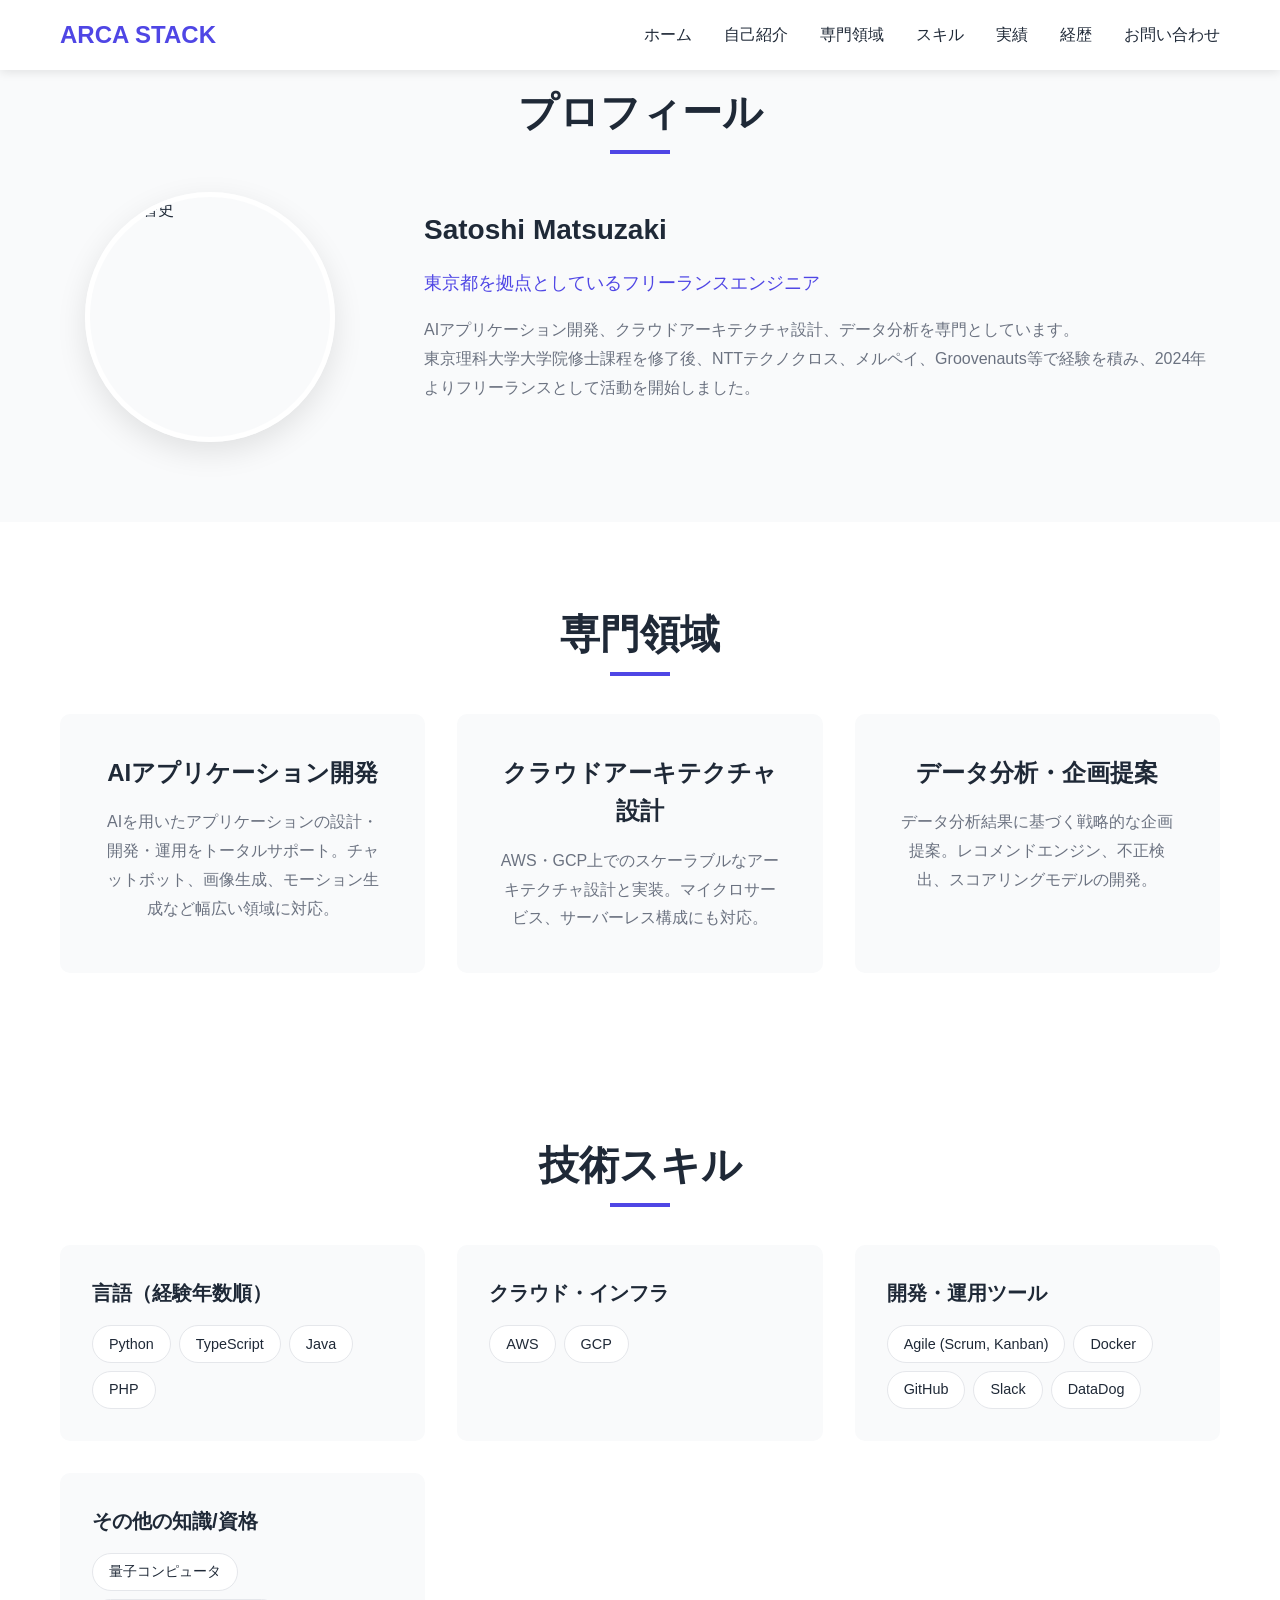
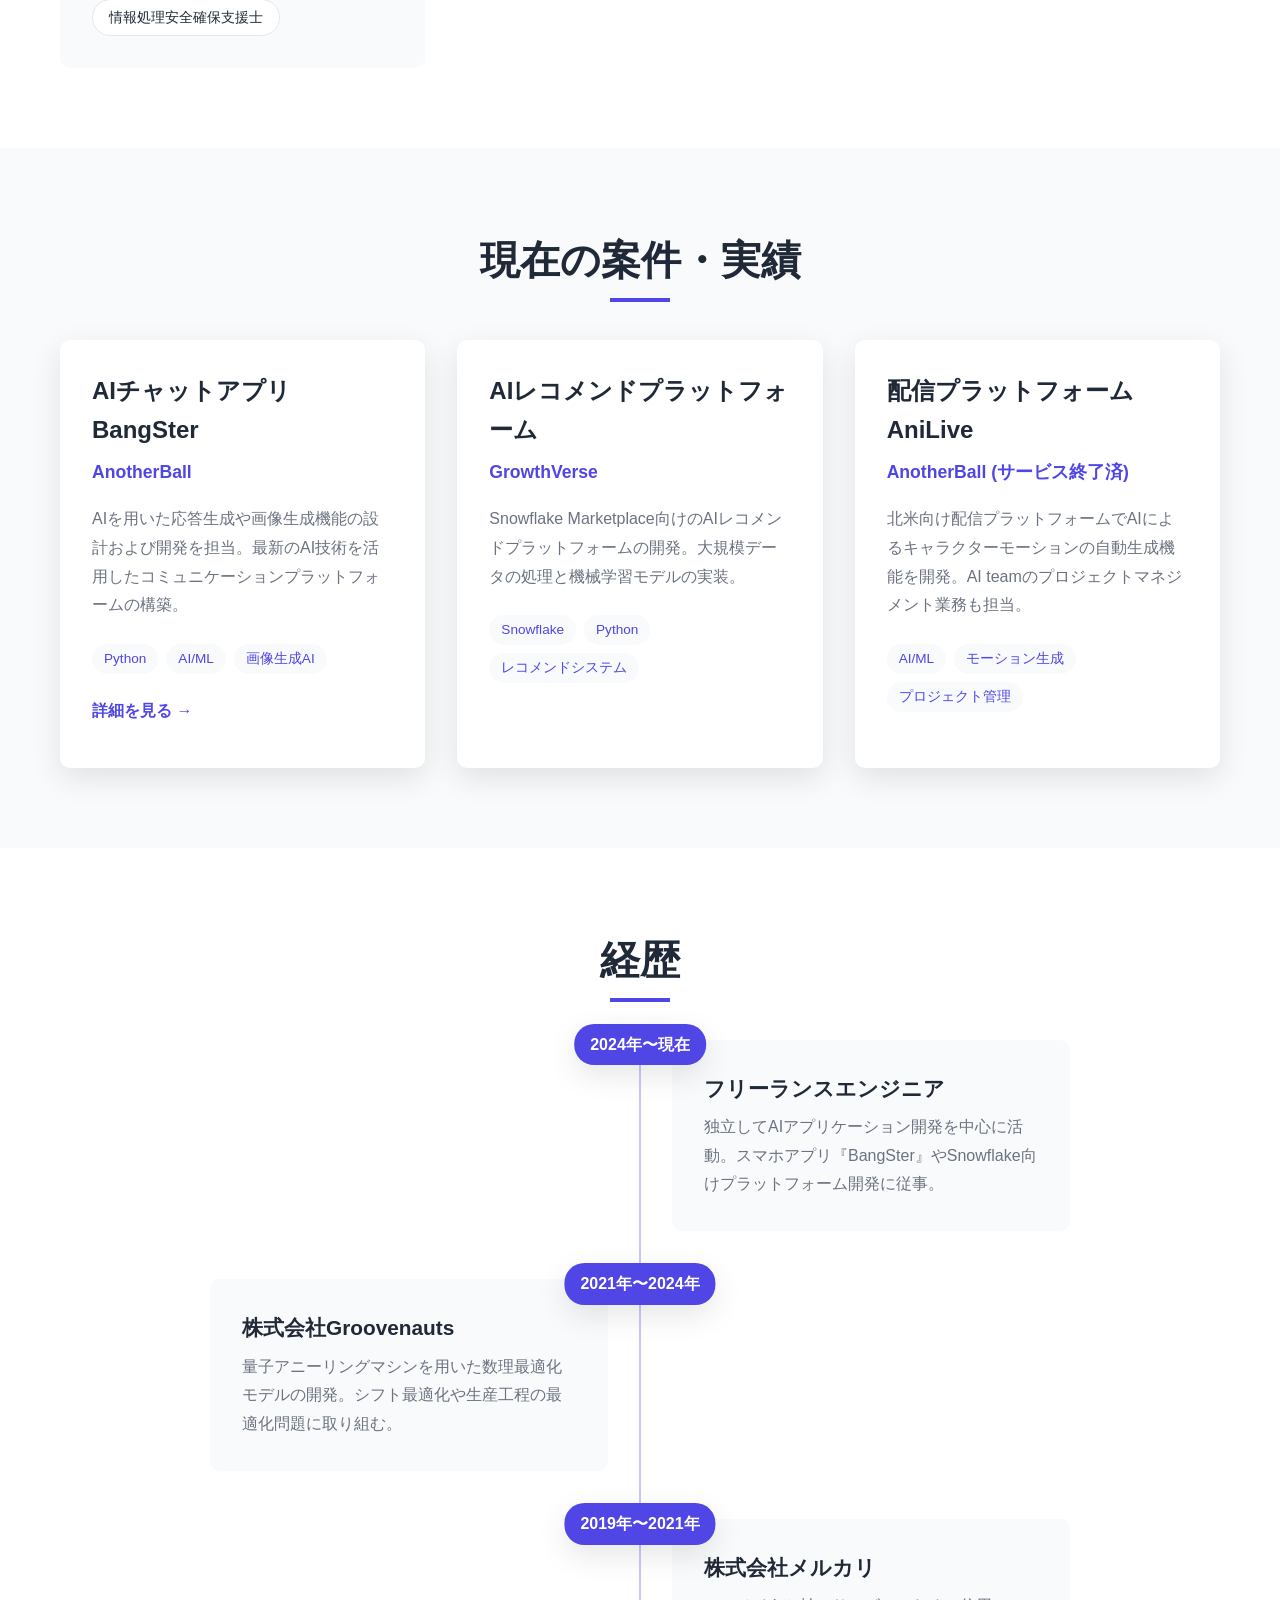
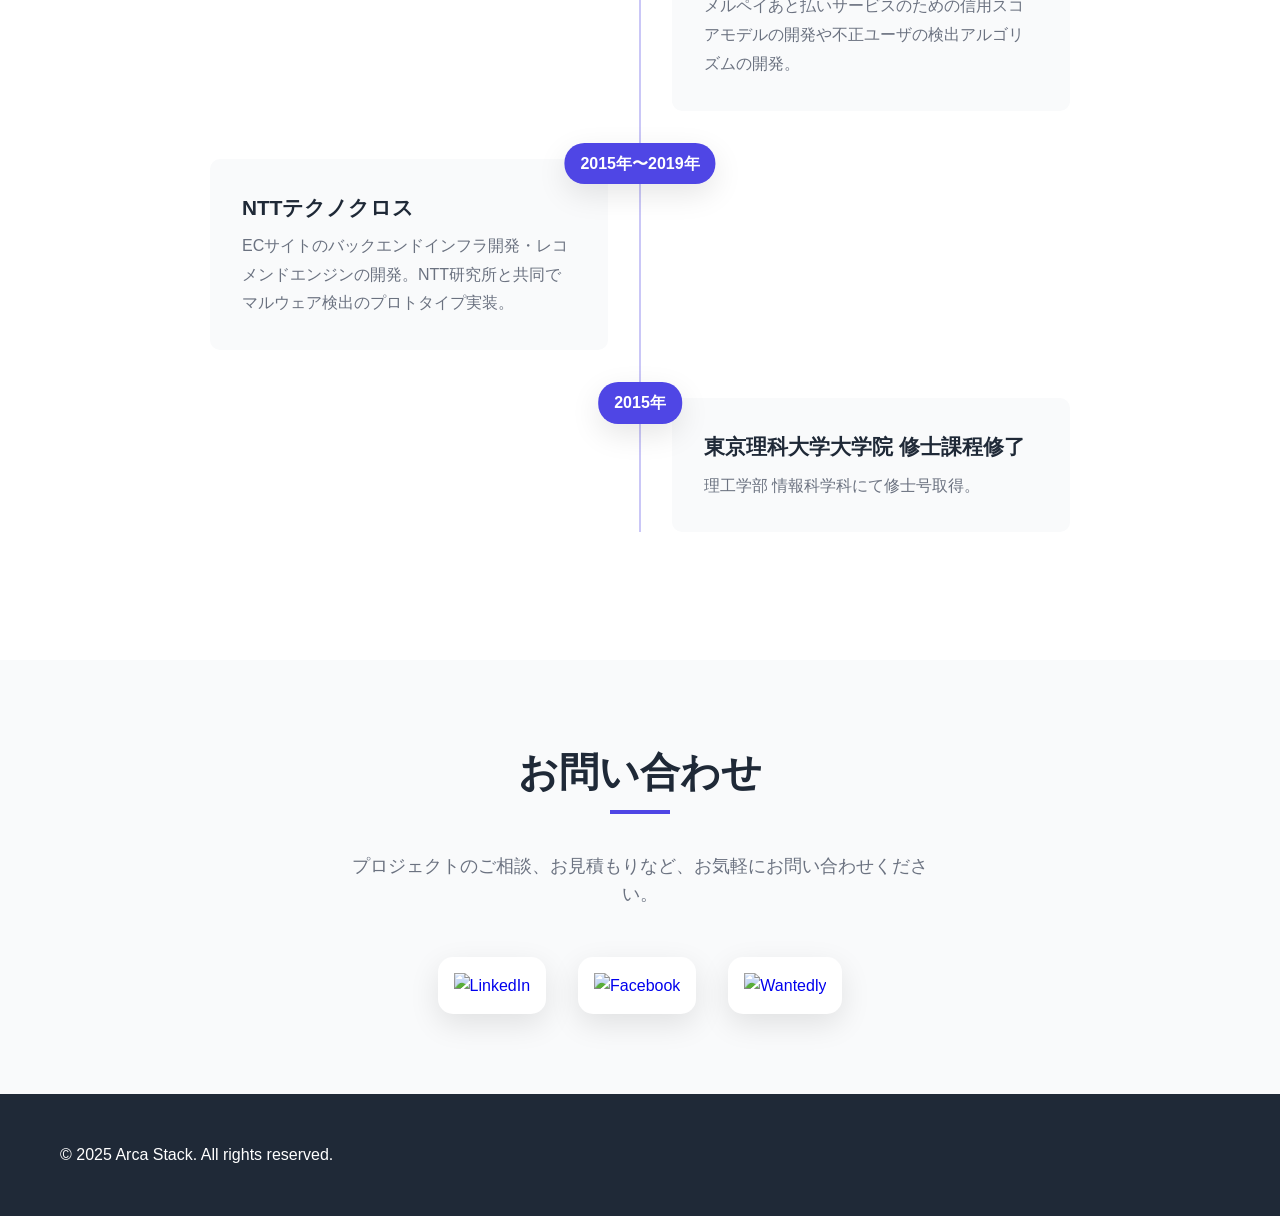
==== docs/index.html @ deb688f8 "rename src -> docs" ====
<!DOCTYPE html>
<html lang="ja">
<head>
    <meta charset="UTF-8">
    <meta name="viewport" content="width=device-width, initial-scale=1.0">
    <meta name="description" content="松﨑智史 - フリーランスエンジニア。AIアプリケーション開発、クラウドアーキテクチャ設計、データ分析を専門としています。">
    <meta name="author" content="Satoshi Matsuzaki">

    <!-- セキュリティ関連のメタタグ -->
    <meta http-equiv="X-Content-Type-Options" content="nosniff">
    <meta http-equiv="X-Frame-Options" content="SAMEORIGIN">
    <meta name="referrer" content="strict-origin-when-cross-origin">

    <!-- Content Security Policy -->
    <meta http-equiv="Content-Security-Policy" content="default-src 'self';
        style-src 'self' 'unsafe-inline' https://fonts.googleapis.com;
        font-src 'self' https://fonts.gstatic.com;
        img-src 'self' data: https:;
        script-src 'self' 'unsafe-inline';
        connect-src 'self';">

    <title>フリーランスエンジニア - ポートフォリオ | Satoshi Matsuzaki</title>
    <link rel="stylesheet" href="css/styles.css">
    <link href="https://fonts.googleapis.com/css2?family=Noto+Sans+JP:wght@400;700&family=Inter:wght@400;600;700&display=swap" rel="stylesheet">
</head>
<body>
    <nav class="navbar">
        <div class="nav-container">
            <div class="nav-brand">ARCA STACK</div>
            <button class="nav-toggle" id="navToggle">
                <span></span>
                <span></span>
                <span></span>
            </button>
            <ul class="nav-menu" id="navMenu">
                <li><a href="#home" class="nav-link">ホーム</a></li>
                <li><a href="#about" class="nav-link">自己紹介</a></li>
                <li><a href="#services" class="nav-link">専門領域</a></li>
                <li><a href="#skills" class="nav-link">スキル</a></li>
                <li><a href="#portfolio" class="nav-link">実績</a></li>
                <li><a href="#experience" class="nav-link">経歴</a></li>
                <li><a href="#contact" class="nav-link">お問い合わせ</a></li>
            </ul>
        </div>
    </nav>

    <section id="about" class="about">
        <div class="container">
            <h2 class="section-title">プロフィール</h2>
            <div class="about-content">
                <div class="about-image">
                    <img src="imgs/prof_icon.png" alt="松﨑 智史" class="profile-photo">
                </div>
                <div class="about-text">
                    <h3>Satoshi Matsuzaki</h3>
                    <p>
                        東京都を拠点としているフリーランスエンジニア
                    </p>
                    <p>
                        AIアプリケーション開発、クラウドアーキテクチャ設計、データ分析を専門としています。
                        <br>
                        東京理科大学大学院修士課程を修了後、NTTテクノクロス、メルペイ、Groovenauts等で経験を積み、2024年よりフリーランスとして活動を開始しました。</p>
                </div>
            </div>
        </div>
    </section>

    <section id="services" class="services">
        <div class="container">
            <h2 class="section-title">専門領域</h2>
            <div class="service-grid">
                <div class="service-card">
                    <h3>AIアプリケーション開発</h3>
                    <p>AIを用いたアプリケーションの設計・開発・運用をトータルサポート。チャットボット、画像生成、モーション生成など幅広い領域に対応。</p>
                </div>
                <div class="service-card">
                    <h3>クラウドアーキテクチャ設計</h3>
                    <p>AWS・GCP上でのスケーラブルなアーキテクチャ設計と実装。マイクロサービス、サーバーレス構成にも対応。</p>
                </div>
                <div class="service-card">
                    <h3>データ分析・企画提案</h3>
                    <p>データ分析結果に基づく戦略的な企画提案。レコメンドエンジン、不正検出、スコアリングモデルの開発。</p>
                </div>
            </div>
        </div>
    </section>

    <section id="skills" class="skills">
        <div class="container">
            <h2 class="section-title">技術スキル</h2>
            <div class="skills-grid">
                <div class="skill-category">
                    <h3>言語（経験年数順）</h3>
                    <div class="skill-tags">
                        <span class="skill-tag">Python</span>
                        <span class="skill-tag">TypeScript</span>
                        <span class="skill-tag">Java</span>
                        <span class="skill-tag">PHP</span>
                    </div>
                </div>
                <div class="skill-category">
                    <h3>クラウド・インフラ</h3>
                    <div class="skill-tags">
                        <span class="skill-tag">AWS</span>
                        <span class="skill-tag">GCP</span>
                    </div>
                </div>
                <div class="skill-category">
                    <h3>開発・運用ツール</h3>
                    <div class="skill-tags">
                        <span class="skill-tag">Agile (Scrum, Kanban)</span>
                        <span class="skill-tag">Docker</span>
                        <span class="skill-tag">GitHub</span>
                        <span class="skill-tag">Slack</span>
                        <span class="skill-tag">DataDog</span>
                    </div>
                </div>
                <div class="skill-category">
                    <h3>その他の知識/資格</h3>
                    <div class="skill-tags">
                        <span class="skill-tag">量子コンピュータ</span>
                        <span class="skill-tag">情報処理安全確保支援士</span>
                    </div>
                </div>
            </div>
        </div>
    </section>

    <section id="portfolio" class="portfolio">
        <div class="container">
            <h2 class="section-title">現在の案件・実績</h2>
            <div class="portfolio-grid">
                <div class="portfolio-item">
                    <div class="portfolio-content">
                        <h3>AIチャットアプリ BangSter</h3>
                        <p class="company">AnotherBall</p>
                        <p>AIを用いた応答生成や画像生成機能の設計および開発を担当。最新のAI技術を活用したコミュニケーションプラットフォームの構築。</p>
                        <div class="portfolio-tech">
                            <span>Python</span>
                            <span>AI/ML</span>
                            <span>画像生成AI</span>
                        </div>
                        <a href="https://x.com/BangsterJp" target="_blank" rel="noopener noreferrer" class="portfolio-link">詳細を見る →</a>
                    </div>
                </div>
                <div class="portfolio-item">
                    <div class="portfolio-content">
                        <h3>AIレコメンドプラットフォーム</h3>
                        <p class="company">GrowthVerse</p>
                        <p>Snowflake Marketplace向けのAIレコメンドプラットフォームの開発。大規模データの処理と機械学習モデルの実装。</p>
                        <div class="portfolio-tech">
                            <span>Snowflake</span>
                            <span>Python</span>
                            <span>レコメンドシステム</span>
                        </div>
                    </div>
                </div>
                <div class="portfolio-item">
                    <div class="portfolio-content">
                        <h3>配信プラットフォーム AniLive</h3>
                        <p class="company">AnotherBall (サービス終了済)</p>
                        <p>北米向け配信プラットフォームでAIによるキャラクターモーションの自動生成機能を開発。AI teamのプロジェクトマネジメント業務も担当。</p>
                        <div class="portfolio-tech">
                            <span>AI/ML</span>
                            <span>モーション生成</span>
                            <span>プロジェクト管理</span>
                        </div>
                    </div>
                </div>
            </div>
        </div>
    </section>

    <section id="experience" class="experience">
        <div class="container">
            <h2 class="section-title">経歴</h2>
            <div class="timeline">
                <div class="timeline-item">
                    <div class="timeline-date">2024年〜現在</div>
                    <div class="timeline-content">
                        <h3>フリーランスエンジニア</h3>
                        <p>独立してAIアプリケーション開発を中心に活動。スマホアプリ『BangSter』やSnowflake向けプラットフォーム開発に従事。</p>
                    </div>
                </div>
                <div class="timeline-item">
                    <div class="timeline-date">2021年〜2024年</div>
                    <div class="timeline-content">
                        <h3>株式会社Groovenauts</h3>
                        <p>量子アニーリングマシンを用いた数理最適化モデルの開発。シフト最適化や生産工程の最適化問題に取り組む。</p>
                    </div>
                </div>
                <div class="timeline-item">
                    <div class="timeline-date">2019年〜2021年</div>
                    <div class="timeline-content">
                        <h3>株式会社メルカリ</h3>
                        <p>メルペイあと払いサービスのための信用スコアモデルの開発や不正ユーザの検出アルゴリズムの開発。</p>
                    </div>
                </div>
                <div class="timeline-item">
                    <div class="timeline-date">2015年〜2019年</div>
                    <div class="timeline-content">
                        <h3>NTTテクノクロス</h3>
                        <p>ECサイトのバックエンドインフラ開発・レコメンドエンジンの開発。NTT研究所と共同でマルウェア検出のプロトタイプ実装。</p>
                    </div>
                </div>
                <div class="timeline-item">
                    <div class="timeline-date">2015年</div>
                    <div class="timeline-content">
                        <h3>東京理科大学大学院 修士課程修了</h3>
                        <p>理工学部 情報科学科にて修士号取得。</p>
                    </div>
                </div>
            </div>
        </div>
    </section>

    <section id="contact" class="contact">
        <div class="container">
            <h2 class="section-title">お問い合わせ</h2>
            <div class="contact-content-simple">
                <p class="contact-description">プロジェクトのご相談、お見積もりなど、お気軽にお問い合わせください。</p>
                <div class="social-contact">
                    <a href="https://www.linkedin.com/in/satoshi-matsuzaki-6a0346173/" target="_blank" rel="noopener noreferrer" class="social-logo-btn" aria-label="LinkedInプロフィールを見る">
                        <img src="imgs/logo_linkedin.png" alt="LinkedIn" class="social-logo">
                    </a>
                    <a href="https://www.facebook.com/satoshi.mtzk" target="_blank" rel="noopener noreferrer" class="social-logo-btn" aria-label="Facebookプロフィールを見る">
                        <img src="imgs/logo_facebook.png" alt="Facebook" class="social-logo">
                    </a>
                    <a href="https://www.wantedly.com/id/satoshi_matsuzaki_g" target="_blank" rel="noopener noreferrer" class="social-logo-btn" aria-label="Wantedlyプロフィールを見る">
                        <img src="imgs/logo_wantedly.svg" alt="Wantedly" class="social-logo">
                    </a>
                </div>
            </div>
        </div>
    </section>

    <footer class="footer">
        <div class="container">
            <div class="footer-content">
                &copy; 2025 Arca Stack. All rights reserved.
            </div>
        </div>
    </footer>

    <script src="js/script.js"></script>
</body>
</html>
---- docs/css/styles.css ----
:root {
    --primary-color: #4F46E5;
    --secondary-color: #10B981;
    --text-dark: #1F2937;
    --text-light: #6B7280;
    --bg-light: #F9FAFB;
    --white: #FFFFFF;
    --shadow: 0 10px 30px rgba(0, 0, 0, 0.1);
    --shadow-lg: 0 20px 50px rgba(0, 0, 0, 0.15);
}

* {
    margin: 0;
    padding: 0;
    box-sizing: border-box;
}

body {
    font-family: 'Inter', 'Noto Sans JP', sans-serif;
    line-height: 1.6;
    color: var(--text-dark);
    overflow-x: hidden;
}

.container {
    max-width: 1200px;
    margin: 0 auto;
    padding: 0 20px;
}

/* ナビゲーションバー */
.navbar {
    position: fixed;
    top: 0;
    width: 100%;
    background: rgba(255, 255, 255, 0.95);
    backdrop-filter: blur(10px);
    box-shadow: 0 2px 10px rgba(0, 0, 0, 0.1);
    z-index: 1000;
    transition: all 0.3s ease;
}

.nav-container {
    max-width: 1200px;
    margin: 0 auto;
    padding: 1rem 20px;
    display: flex;
    justify-content: space-between;
    align-items: center;
}

.nav-brand {
    font-size: 1.5rem;
    font-weight: 700;
    color: var(--primary-color);
}

.nav-menu {
    display: flex;
    list-style: none;
    gap: 2rem;
}

.nav-link {
    text-decoration: none;
    color: var(--text-dark);
    font-weight: 500;
    transition: color 0.3s ease;
}

.nav-link:hover {
    color: var(--primary-color);
}

.nav-toggle {
    display: none;
    flex-direction: column;
    background: none;
    border: none;
    cursor: pointer;
    gap: 4px;
}

.nav-toggle span {
    width: 25px;
    height: 3px;
    background: var(--text-dark);
    transition: all 0.3s ease;
}

/* ヒーローセクション */
.hero {
    min-height: 100vh;
    display: flex;
    align-items: center;
    justify-content: center;
    background: linear-gradient(135deg, #667eea 0%, #764ba2 100%);
    position: relative;
    overflow: hidden;
}

.hero::before {
    content: '';
    position: absolute;
    width: 200%;
    height: 200%;
    background: url("data:image/svg+xml,%3Csvg width='60' height='60' viewBox='0 0 60 60' xmlns='http://www.w3.org/2000/svg'%3E%3Cg fill='none' fill-rule='evenodd'%3E%3Cg fill='%23ffffff' fill-opacity='0.05'%3E%3Cpath d='M36 34v-4h-2v4h-4v2h4v4h2v-4h4v-2h-4zm0-30V0h-2v4h-4v2h4v4h2V6h4V4h-4zM6 34v-4H4v4H0v2h4v4h2v-4h4v-2H6zM6 4V0H4v4H0v2h4v4h2V6h4V4H6z'/%3E%3C/g%3E%3C/g%3E%3C/svg%3E");
    animation: backgroundMove 20s linear infinite;
}

@keyframes backgroundMove {
    0% { transform: translate(0, 0); }
    100% { transform: translate(-50%, -50%); }
}

.hero-content {
    text-align: center;
    color: var(--white);
    z-index: 1;
    position: relative;
}

.hero-title {
    font-size: 3.5rem;
    font-weight: 700;
    margin-bottom: 1rem;
    animation: fadeInUp 1s ease;
}

.hero-subtitle {
    font-size: 1.5rem;
    margin-bottom: 0.5rem;
    opacity: 0.95;
    animation: fadeInUp 1s ease 0.2s both;
}

.hero-description {
    font-size: 1.1rem;
    margin-bottom: 2rem;
    opacity: 0.9;
    animation: fadeInUp 1s ease 0.3s both;
}

.hero-buttons {
    display: flex;
    gap: 1rem;
    justify-content: center;
    animation: fadeInUp 1s ease 0.4s both;
}

@keyframes fadeInUp {
    from {
        opacity: 0;
        transform: translateY(30px);
    }
    to {
        opacity: 1;
        transform: translateY(0);
    }
}

/* ボタンスタイル */
.btn {
    padding: 12px 30px;
    border-radius: 50px;
    text-decoration: none;
    font-weight: 600;
    transition: all 0.3s ease;
    display: inline-block;
    border: 2px solid transparent;
}

.btn-primary {
    background: var(--white);
    color: var(--primary-color);
}

.btn-primary:hover {
    transform: translateY(-2px);
    box-shadow: 0 10px 25px rgba(0, 0, 0, 0.2);
}

.btn-outline {
    border: 2px solid var(--white);
    color: var(--white);
}

.btn-outline:hover {
    background: var(--white);
    color: var(--primary-color);
}

.btn-block {
    width: 100%;
    text-align: center;
}

/* セクション共通スタイル */
section {
    padding: 80px 0;
}

.section-title {
    font-size: 2.5rem;
    text-align: center;
    margin-bottom: 3rem;
    position: relative;
    color: var(--text-dark);
}

.section-title::after {
    content: '';
    position: absolute;
    bottom: -10px;
    left: 50%;
    transform: translateX(-50%);
    width: 60px;
    height: 4px;
    background: var(--primary-color);
}

/* 自己紹介セクション */
.about {
    background: var(--bg-light);
}

.about-content {
    display: grid;
    grid-template-columns: 300px 1fr;
    gap: 4rem;
    align-items: center;
}

.about-image {
    display: flex;
    justify-content: center;
    align-items: center;
}

.profile-photo {
    width: 250px;
    height: 250px;
    border-radius: 50%;
    object-fit: cover;
    box-shadow: var(--shadow);
    border: 5px solid var(--white);
}

.about-text h3 {
    font-size: 1.75rem;
    margin-bottom: 1rem;
    color: var(--text-dark);
}

.about-text p {
    color: var(--text-light);
    margin-bottom: 1.5rem;
    line-height: 1.8;
}

.about-text p:first-of-type {
    font-size: 1.1rem;
    color: var(--primary-color);
    font-weight: 500;
    margin-bottom: 1rem;
}

.about-list {
    list-style: none;
}

.about-list li {
    padding: 0.5rem 0;
    color: var(--text-dark);
}

.about-stats {
    display: grid;
    grid-template-columns: 1fr;
    gap: 2rem;
}

.stat-card {
    background: var(--white);
    padding: 2rem;
    border-radius: 10px;
    text-align: center;
    box-shadow: var(--shadow);
    transition: transform 0.3s ease;
}

.stat-card:hover {
    transform: translateY(-5px);
    box-shadow: var(--shadow-lg);
}

.stat-number {
    font-size: 2.5rem;
    font-weight: 700;
    color: var(--primary-color);
}

.stat-label {
    color: var(--text-light);
    margin-top: 0.5rem;
}

/* スキルセクション */
.skills {
    background: var(--white);
}

.skills-grid {
    display: grid;
    grid-template-columns: repeat(auto-fit, minmax(280px, 1fr));
    gap: 2rem;
}

.skill-category {
    background: var(--bg-light);
    padding: 2rem;
    border-radius: 10px;
    transition: transform 0.3s ease;
}

.skill-category:hover {
    transform: translateY(-5px);
    box-shadow: var(--shadow);
}

.skill-category h3 {
    font-size: 1.25rem;
    margin-bottom: 1rem;
    color: var(--text-dark);
}

.skill-tags {
    display: flex;
    flex-wrap: wrap;
    gap: 0.5rem;
}

.skill-tag {
    background: var(--white);
    padding: 0.4rem 1rem;
    border-radius: 20px;
    font-size: 0.9rem;
    color: var(--text-dark);
    border: 1px solid #E5E7EB;
}

/* 事業内容セクション */
.services {
    background: var(--white);
}

.service-grid {
    display: grid;
    grid-template-columns: repeat(auto-fit, minmax(300px, 1fr));
    gap: 2rem;
    margin-top: 3rem;
}

.service-card {
    background: var(--bg-light);
    padding: 2.5rem;
    border-radius: 10px;
    text-align: center;
}

.service-icon {
    font-size: 3rem;
    margin-bottom: 1.5rem;
}

.service-card h3 {
    font-size: 1.5rem;
    margin-bottom: 1rem;
    color: var(--text-dark);
}

.service-card p {
    color: var(--text-light);
    line-height: 1.8;
}

/* ポートフォリオセクション */
.portfolio {
    background: var(--bg-light);
}

.portfolio-filters {
    display: flex;
    justify-content: center;
    gap: 1rem;
    margin-bottom: 3rem;
    flex-wrap: wrap;
}

.filter-btn {
    padding: 0.5rem 1.5rem;
    background: var(--white);
    border: 2px solid #E5E7EB;
    border-radius: 25px;
    cursor: pointer;
    transition: all 0.3s ease;
    font-weight: 500;
}

.filter-btn.active,
.filter-btn:hover {
    background: var(--primary-color);
    color: var(--white);
    border-color: var(--primary-color);
}

.portfolio-grid {
    display: grid;
    grid-template-columns: repeat(auto-fit, minmax(350px, 1fr));
    gap: 2rem;
}

.portfolio-item {
    background: var(--white);
    border-radius: 10px;
    padding: 2rem;
    box-shadow: var(--shadow);
    transition: all 0.3s ease;
}

.portfolio-item:hover {
    transform: translateY(-10px);
    box-shadow: var(--shadow-lg);
}

.portfolio-item.hidden {
    display: none;
}

.portfolio-image {
    height: 200px;
    overflow: hidden;
}

.portfolio-image img {
    width: 100%;
    height: 100%;
    object-fit: cover;
    transition: transform 0.3s ease;
}

.portfolio-item:hover .portfolio-image img {
    transform: scale(1.1);
}

.portfolio-content {
    padding: 0;
}

.portfolio-content h3 {
    font-size: 1.5rem;
    margin-bottom: 0.5rem;
    color: var(--text-dark);
}

.portfolio-content .company {
    font-size: 1.1rem;
    color: var(--primary-color);
    font-weight: 600;
    margin-bottom: 1rem;
}

.portfolio-content p {
    color: var(--text-light);
    margin-bottom: 1.5rem;
    line-height: 1.8;
}

.portfolio-tech {
    display: flex;
    gap: 0.5rem;
    flex-wrap: wrap;
    margin-bottom: 1.5rem;
}

.portfolio-tech span {
    font-size: 0.85rem;
    padding: 0.25rem 0.75rem;
    background: var(--bg-light);
    border-radius: 15px;
    color: var(--primary-color);
}

.portfolio-link {
    color: var(--primary-color);
    text-decoration: none;
    font-weight: 600;
    transition: opacity 0.3s ease;
}

.portfolio-link:hover {
    opacity: 0.8;
}

/* 経歴セクション */
.experience {
    background: var(--white);
}

.timeline {
    position: relative;
    max-width: 900px;
    margin: 3rem auto;
    padding: 0 20px;
}

.timeline::before {
    content: '';
    position: absolute;
    left: 50%;
    transform: translateX(-50%);
    width: 2px;
    height: 100%;
    background: var(--primary-color);
    opacity: 0.3;
}

.timeline-item {
    position: relative;
    margin-bottom: 3rem;
    padding-left: 50%;
    padding-right: 0;
}

.timeline-item:nth-child(even) {
    padding-left: 0;
    padding-right: 50%;
}

.timeline-date {
    position: absolute;
    top: -1rem;
    left: 50%;
    transform: translateX(-50%);
    background: var(--primary-color);
    color: var(--white);
    padding: 0.5rem 1rem;
    border-radius: 20px;
    font-weight: 600;
    white-space: nowrap;
    z-index: 10;
    box-shadow: var(--shadow);
}

.timeline-content {
    background: var(--bg-light);
    padding: 2rem;
    border-radius: 10px;
    margin-left: 2rem;
    margin-top: 1.5rem;
    position: relative;
    z-index: 1;
}

.timeline-item:nth-child(even) .timeline-content {
    margin-left: 0;
    margin-right: 2rem;
    margin-top: 1.5rem;
}

.timeline-content h3 {
    font-size: 1.3rem;
    margin-bottom: 0.5rem;
    color: var(--text-dark);
}

.timeline-content p {
    color: var(--text-light);
    line-height: 1.8;
}

/* お問い合わせセクション */
.contact {
    background: var(--bg-light);
    text-align: center;
}

.contact-content-simple {
    max-width: 600px;
    margin: 0 auto;
}

.contact-description {
    font-size: 1.1rem;
    color: var(--text-light);
    margin-bottom: 3rem;
}

.social-contact {
    display: flex;
    justify-content: center;
    gap: 2rem;
    flex-wrap: wrap;
}

.social-logo-btn {
    display: inline-block;
    padding: 1rem;
    background: var(--white);
    border-radius: 15px;
    box-shadow: var(--shadow);
    text-decoration: none;
}

.social-logo {
    width: 60px;
    height: 60px;
    object-fit: contain;
}

/* フッター */
.footer {
    background: var(--text-dark);
    color: var(--white);
    padding: 3rem 0 1rem;
}

.footer-content {
    display: grid;
    grid-template-columns: 2fr 1fr 1fr;
    gap: 2rem;
    margin-bottom: 2rem;
}

.footer-section h3,
.footer-section h4 {
    margin-bottom: 1rem;
}

.footer-section p {
    color: #9CA3AF;
}

.footer-section ul {
    list-style: none;
}

.footer-section ul li {
    margin-bottom: 0.5rem;
}

.footer-section ul li a {
    color: #9CA3AF;
    text-decoration: none;
    transition: color 0.3s ease;
}

.footer-section ul li a:hover {
    color: var(--white);
}

.social-links {
    display: flex;
    gap: 1rem;
}

.social-links a {
    color: #9CA3AF;
    text-decoration: none;
    transition: color 0.3s ease;
}

.social-links a:hover {
    color: var(--white);
}

.footer-bottom {
    text-align: center;
    padding-top: 2rem;
    border-top: 1px solid #374151;
    color: #9CA3AF;
}

/* レスポンシブデザイン */
/* レスポンシブデザイン - タブレット向け */
@media (max-width: 1024px) {
    .timeline::before {
        left: 30px;
    }

    .timeline-item {
        padding-left: 60px;
        padding-right: 0;
    }

    .timeline-item:nth-child(even) {
        padding-left: 60px;
        padding-right: 0;
    }

    .timeline-date {
        left: 0;
        transform: translateX(0);
        top: -1rem;
    }

    .timeline-content {
        margin-left: 0;
        margin-top: 1.5rem;
    }

    .timeline-item:nth-child(even) .timeline-content {
        margin-left: 0;
        margin-right: 0;
        margin-top: 1.5rem;
    }
}

@media (max-width: 768px) {
    .nav-menu {
        position: fixed;
        left: -100%;
        top: 70px;
        flex-direction: column;
        background: var(--white);
        width: 100%;
        padding: 2rem;
        box-shadow: 0 10px 30px rgba(0, 0, 0, 0.1);
        transition: left 0.3s ease;
    }

    .nav-menu.active {
        left: 0;
    }

    .nav-toggle {
        display: flex;
    }

    .nav-toggle.active span:nth-child(1) {
        transform: rotate(45deg) translate(8px, 8px);
    }

    .nav-toggle.active span:nth-child(2) {
        opacity: 0;
    }

    .nav-toggle.active span:nth-child(3) {
        transform: rotate(-45deg) translate(7px, -7px);
    }

    .hero-title {
        font-size: 2.5rem;
    }

    .hero-subtitle {
        font-size: 1rem;
    }

    .hero-buttons {
        flex-direction: column;
        align-items: center;
    }

    .about-content {
        grid-template-columns: 1fr;
        gap: 2rem;
        text-align: center;
    }

    .about-image {
        margin-bottom: 1rem;
    }

    .profile-photo {
        width: 200px;
        height: 200px;
    }

    .about-stats {
        grid-template-columns: repeat(3, 1fr);
    }

    .social-contact {
        flex-direction: column;
        align-items: center;
    }

    .social-logo-btn {
        padding: 0.8rem;
    }

    .social-logo {
        width: 50px;
        height: 50px;
    }

    .footer-content {
        grid-template-columns: 1fr;
        gap: 2rem;
    }

    .portfolio-grid {
        grid-template-columns: 1fr;
    }
}

@media (max-width: 480px) {
    .hero-title {
        font-size: 2rem;
    }

    .section-title {
        font-size: 2rem;
    }

    .profile-photo {
        width: 150px;
        height: 150px;
    }

    .about-stats {
        grid-template-columns: 1fr;
    }

    .skills-grid {
        grid-template-columns: 1fr;
    }
}
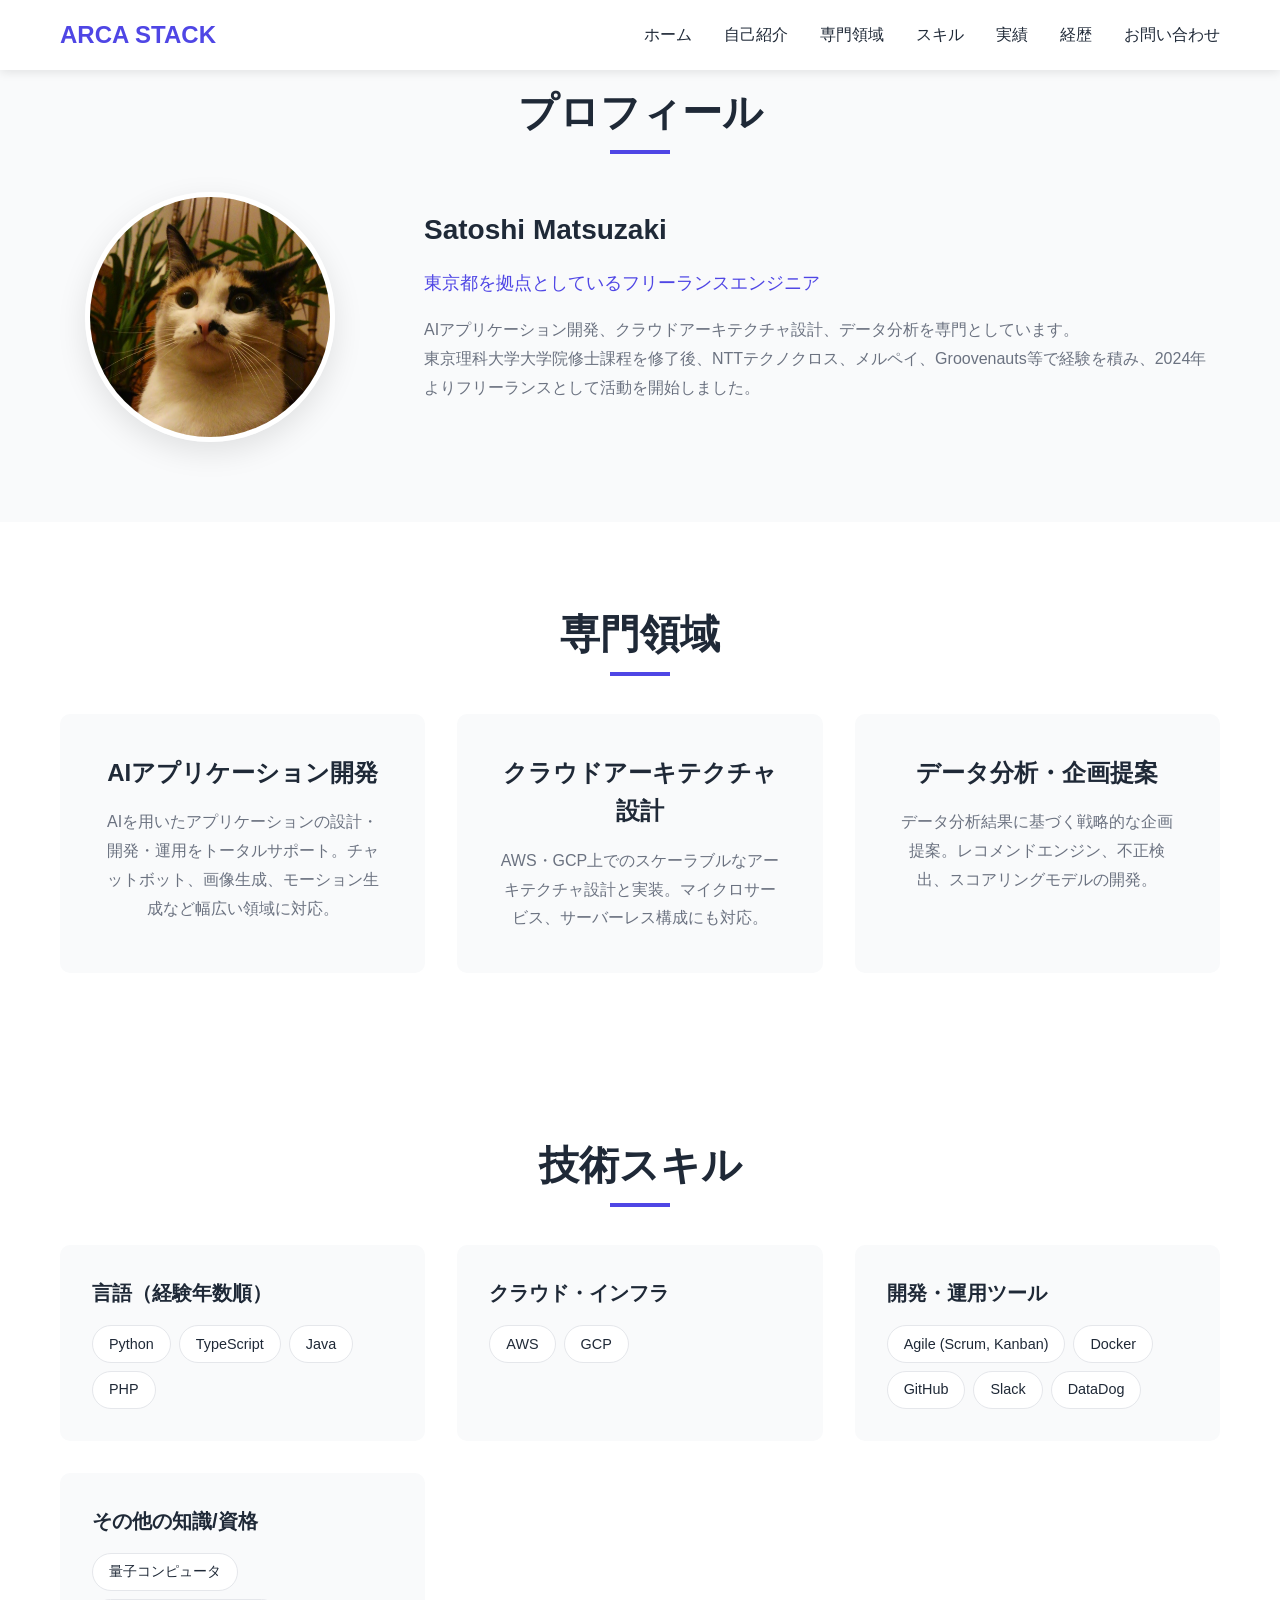
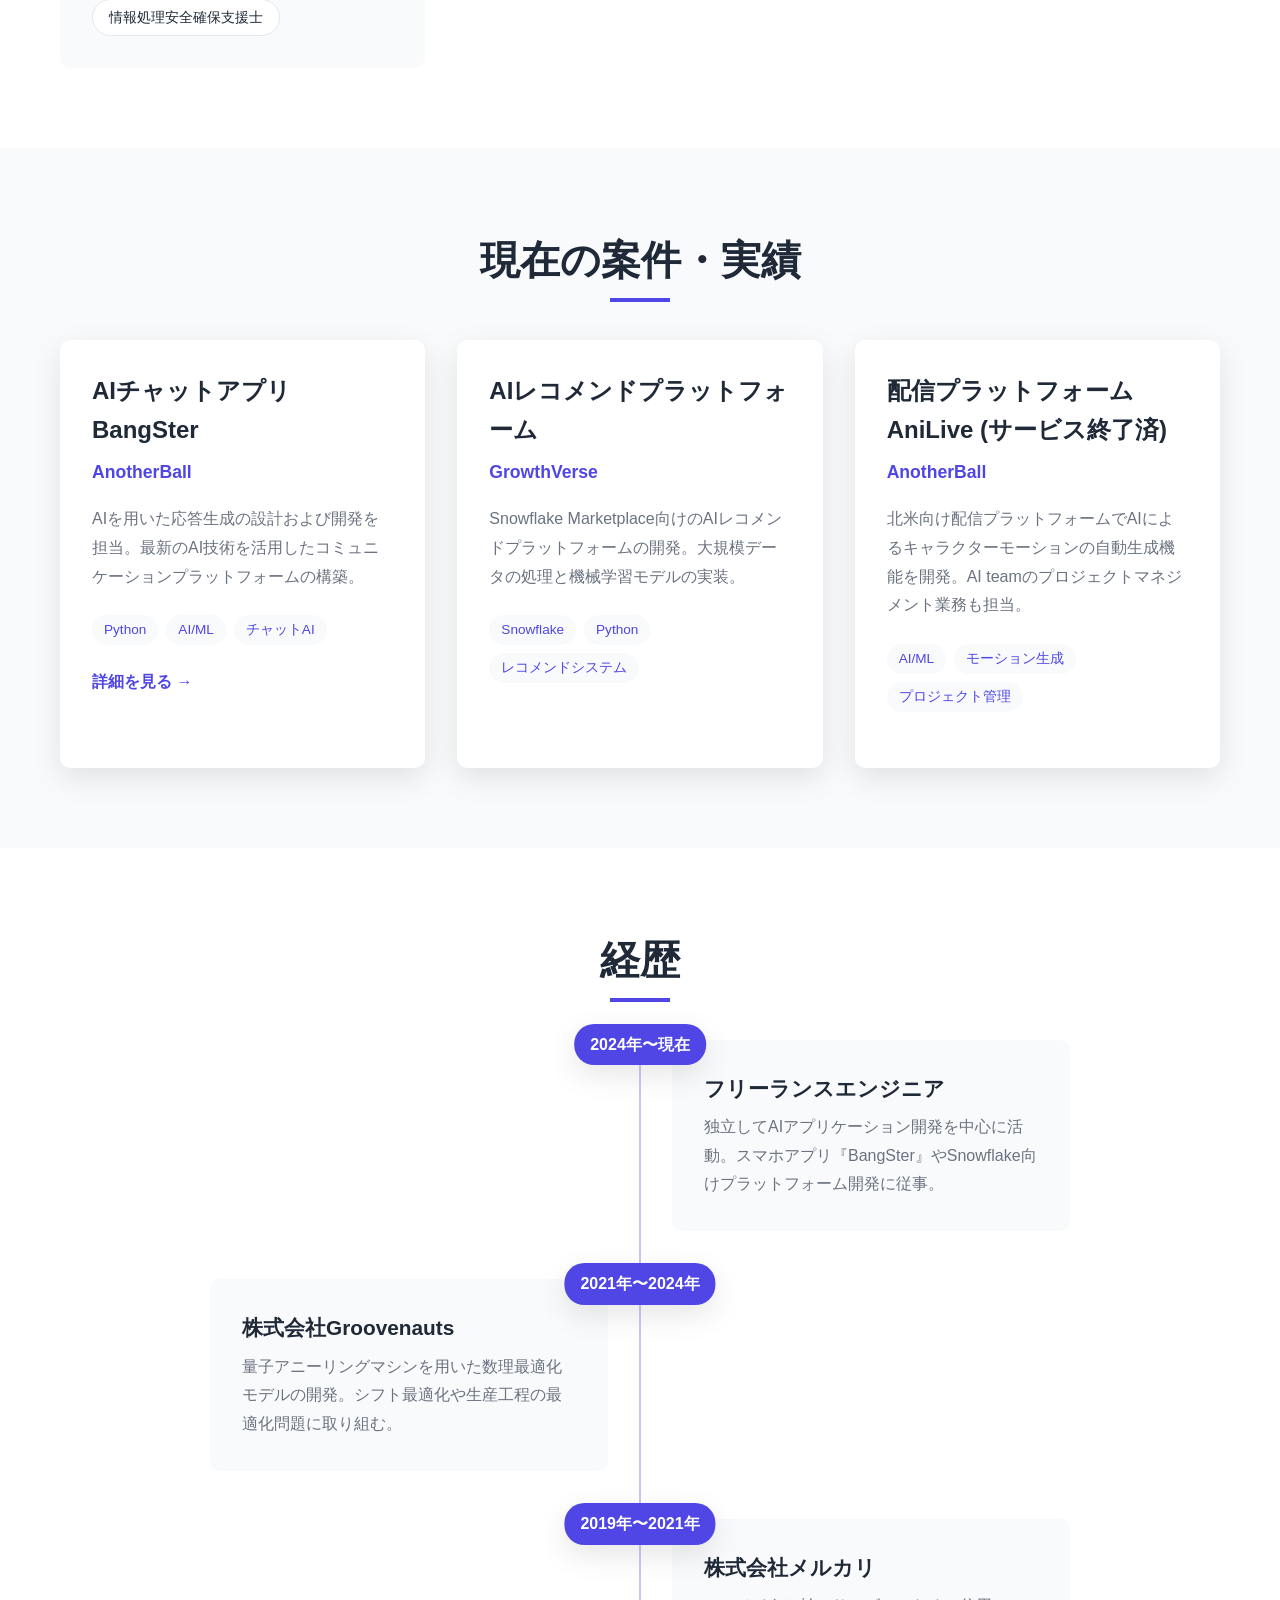
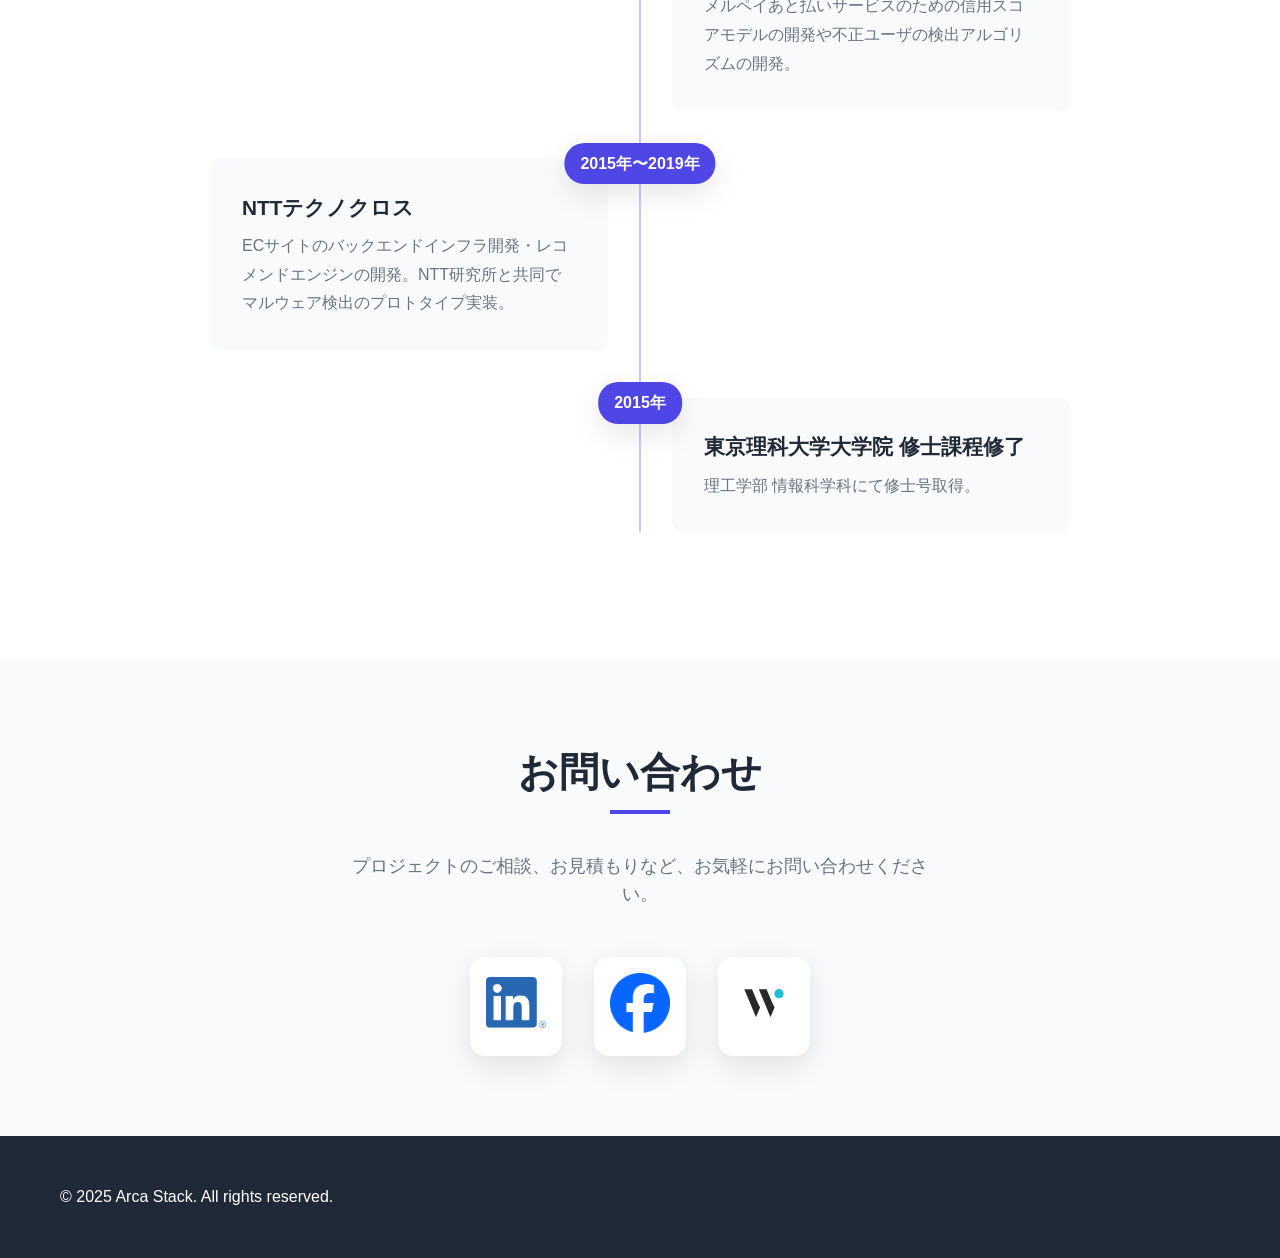
==== commit e8acfba8: "update current jobs" ====
--- a/docs/index.html
+++ b/docs/index.html
@@ -20,7 +20,7 @@
         connect-src 'self';">
 
     <title>フリーランスエンジニア - ポートフォリオ | Satoshi Matsuzaki</title>
-    <link rel="stylesheet" href="css/styles.css">
+    <link rel="stylesheet" href="./css/styles.css">
     <link href="https://fonts.googleapis.com/css2?family=Noto+Sans+JP:wght@400;700&family=Inter:wght@400;600;700&display=swap" rel="stylesheet">
 </head>
 <body>
@@ -134,11 +134,11 @@
                     <div class="portfolio-content">
                         <h3>AIチャットアプリ BangSter</h3>
                         <p class="company">AnotherBall</p>
-                        <p>AIを用いた応答生成や画像生成機能の設計および開発を担当。最新のAI技術を活用したコミュニケーションプラットフォームの構築。</p>
+                        <p>AIを用いた応答生成の設計および開発を担当。最新のAI技術を活用したコミュニケーションプラットフォームの構築。</p>
                         <div class="portfolio-tech">
                             <span>Python</span>
                             <span>AI/ML</span>
-                            <span>画像生成AI</span>
+                            <span>チャットAI</span>
                         </div>
                         <a href="https://x.com/BangsterJp" target="_blank" rel="noopener noreferrer" class="portfolio-link">詳細を見る →</a>
                     </div>
@@ -157,8 +157,8 @@
                 </div>
                 <div class="portfolio-item">
                     <div class="portfolio-content">
-                        <h3>配信プラットフォーム AniLive</h3>
-                        <p class="company">AnotherBall (サービス終了済)</p>
+                        <h3>配信プラットフォーム AniLive (サービス終了済)</h3>
+                        <p class="company">AnotherBall</p>
                         <p>北米向け配信プラットフォームでAIによるキャラクターモーションの自動生成機能を開発。AI teamのプロジェクトマネジメント業務も担当。</p>
                         <div class="portfolio-tech">
                             <span>AI/ML</span>
@@ -242,6 +242,6 @@
         </div>
     </footer>
 
-    <script src="js/script.js"></script>
+    <script src="/js/script.js"></script>
 </body>
 </html>
